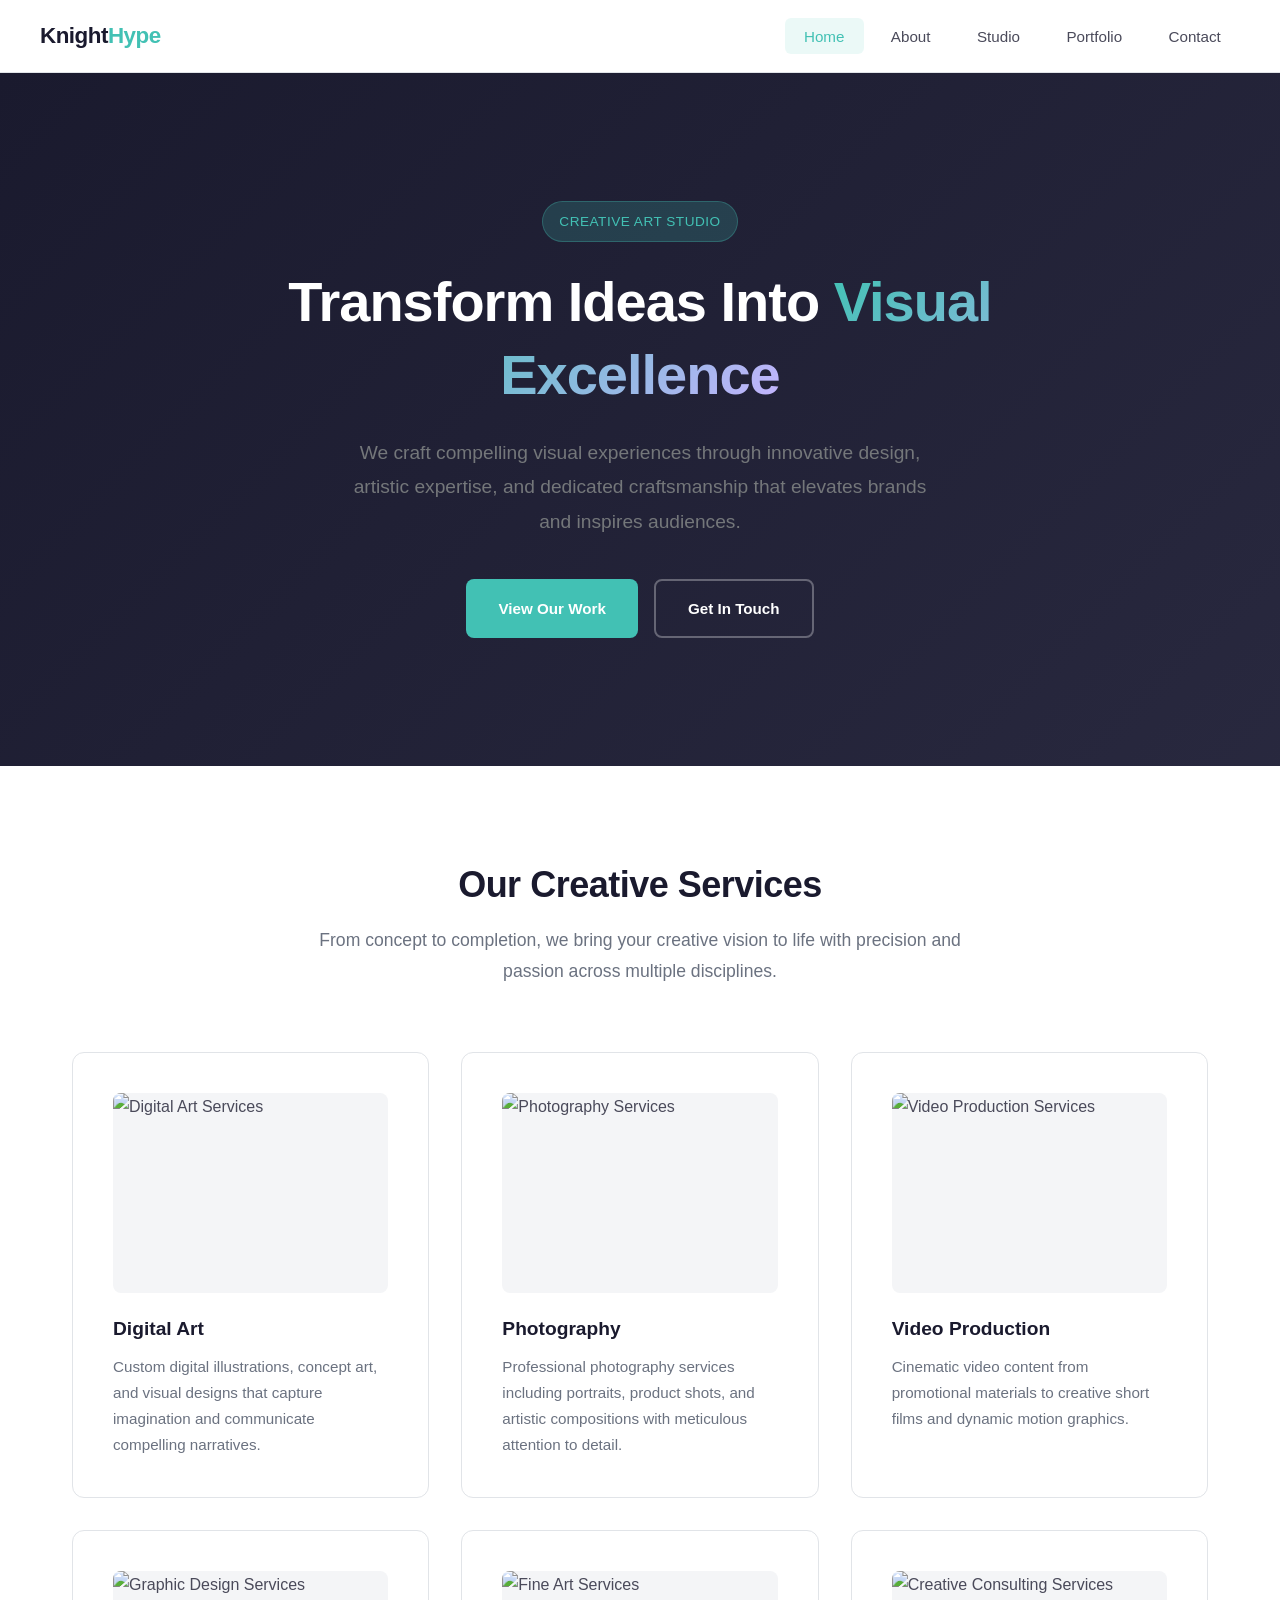
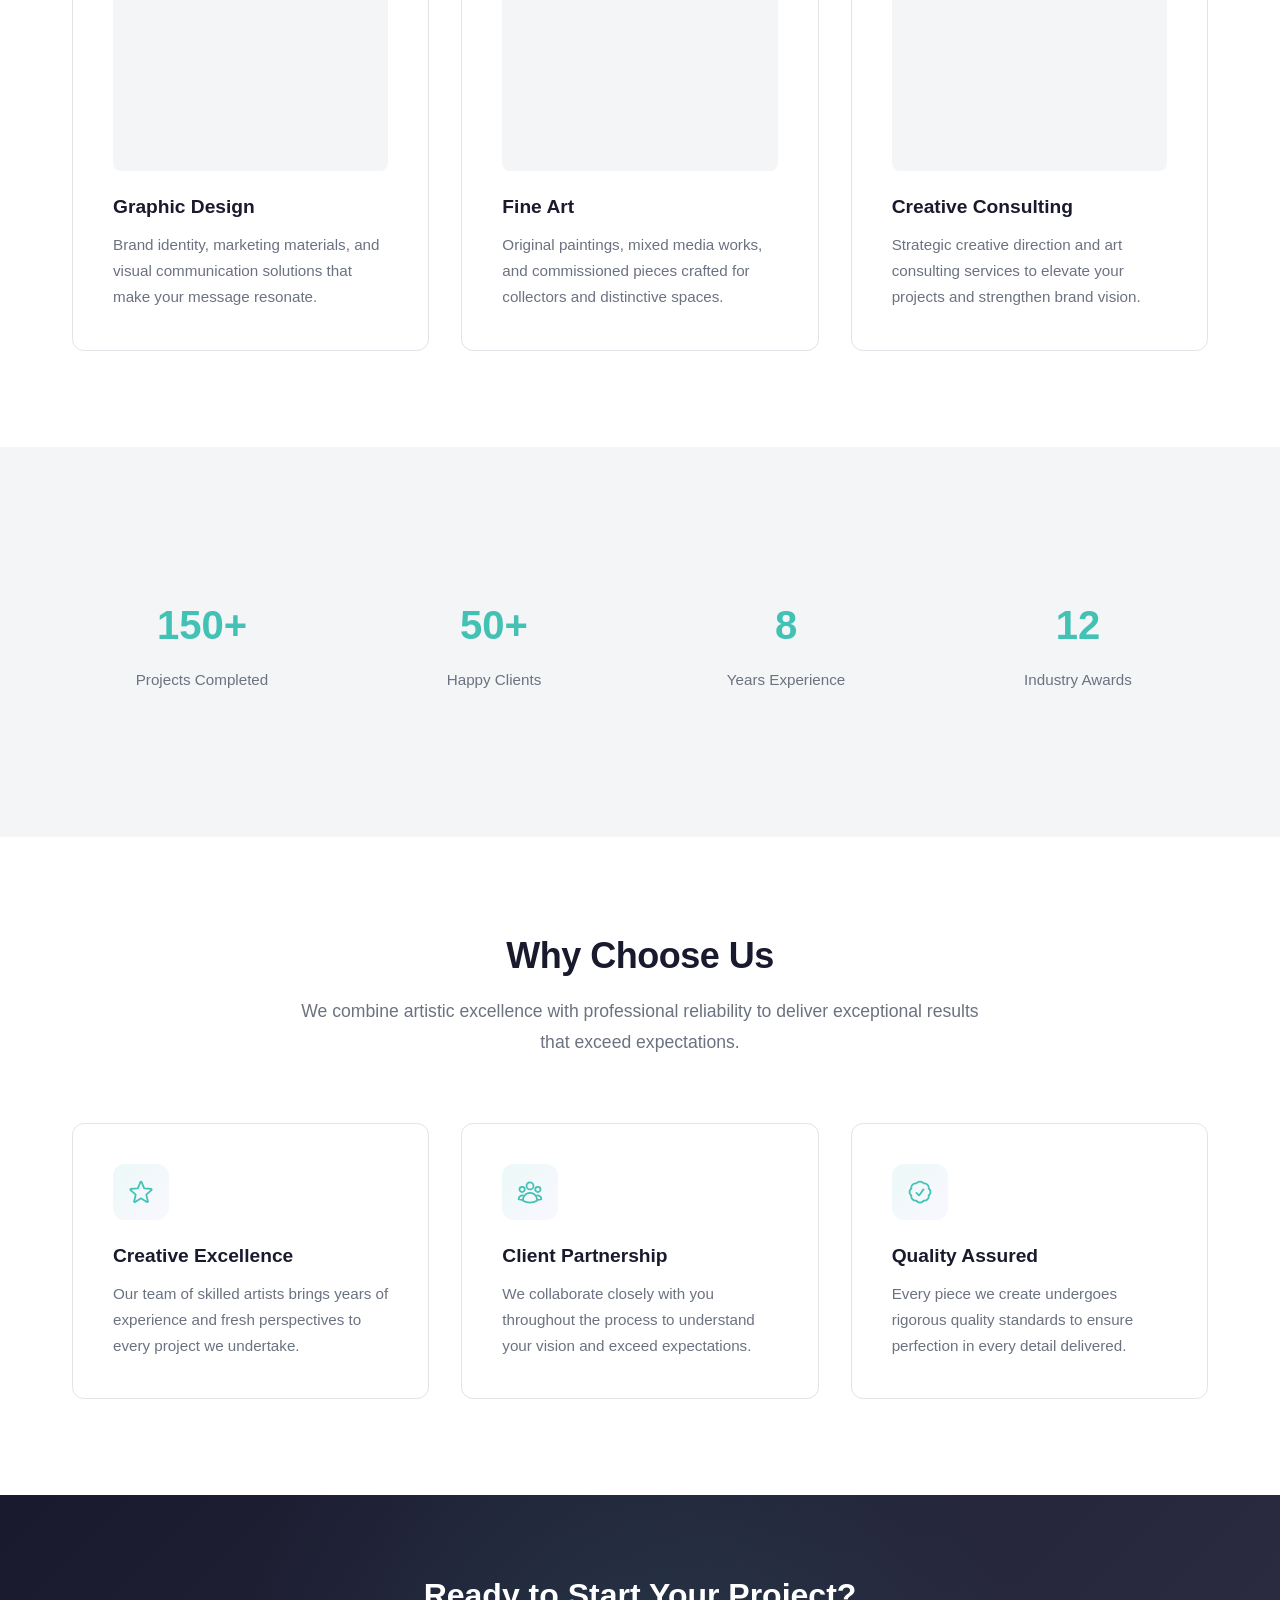
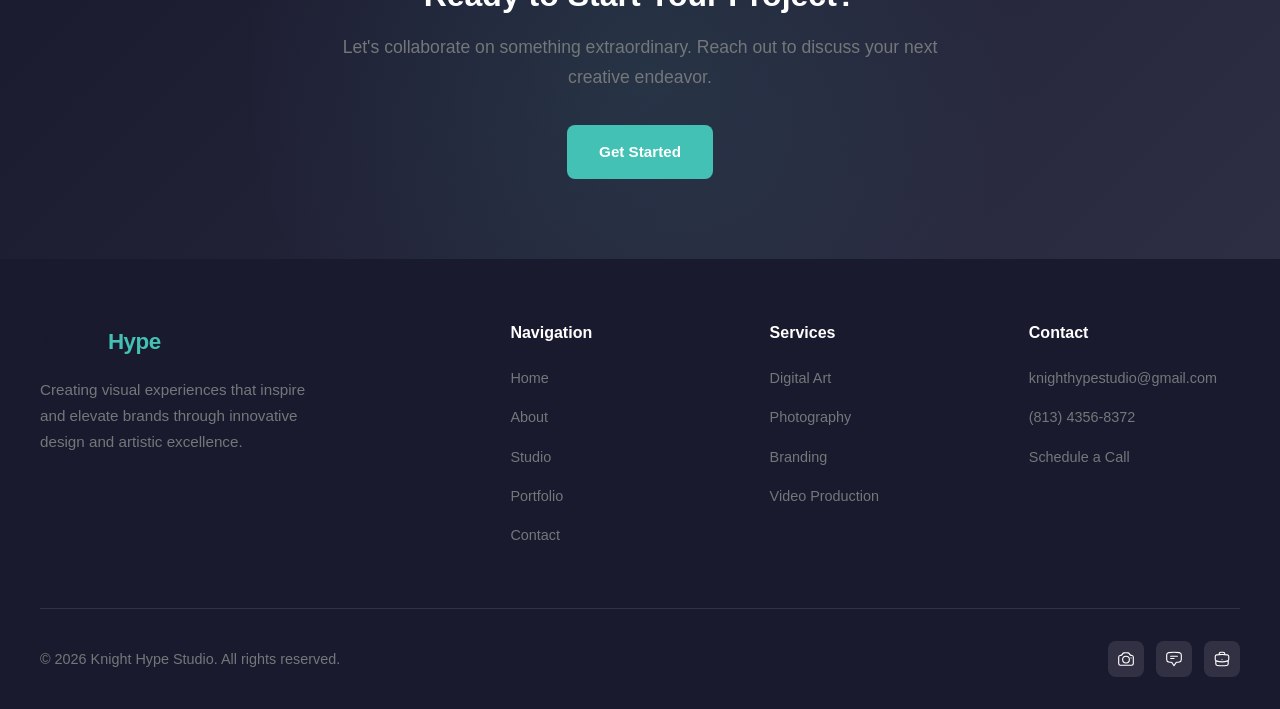
==== index.html @ fc40dd6d "Add files via upload" ====
<!DOCTYPE html>
<html lang="en">
<head>
    <meta charset="UTF-8">
    <meta name="viewport" content="width=device-width, initial-scale=1.0">
    <title>Knight Hype Studio| Creative Art Studio</title>
    <link rel="stylesheet" href="styles.css">
</head>
<body>
    <nav>
        <div class="nav-container">
            <a href="index.html" class="logo">Knight<span>Hype</span></a>
            <button class="menu-toggle" aria-label="Toggle menu" aria-expanded="false">
                <span></span>
                <span></span>
                <span></span>
            </button>
            <ul class="nav-links">
                <li><a href="index.html" class="active">Home</a></li>
                <li><a href="about.html">About</a></li>
                <li><a href="studio.html">Studio</a></li>
                <li><a href="portfolio.html">Portfolio</a></li>
                <li><a href="contact.html">Contact</a></li>
            </ul>
        </div>
    </nav>

    <section class="hero" style="background-image: url('designimg/hero-banner.png');">
        <div class="hero-content">
            <span class="hero-label">Creative Art Studio</span>
            <h1>Transform Ideas Into <span>Visual Excellence</span></h1>
            <p>We craft compelling visual experiences through innovative design, artistic expertise, and dedicated craftsmanship that elevates brands and inspires audiences.</p>
            <div class="hero-buttons">
                <a href="portfolio.html" class="btn">View Our Work</a>
                <a href="contact.html" class="btn btn-secondary">Get In Touch</a>
            </div>
        </div>
    </section>

    <section class="section">
        <div class="section-header">
            <h2>Our Creative Services</h2>
            <p>From concept to completion, we bring your creative vision to life with precision and passion across multiple disciplines.</p>
        </div>

        <div class="cards-grid">
            <div class="card">
                <div class="service-image img-container">
                    <img src="designimg/digital-art.png" alt="Digital Art Services" loading="lazy">
                </div>
                <h3>Digital Art</h3>
                <p>Custom digital illustrations, concept art, and visual designs that capture imagination and communicate compelling narratives.</p>
            </div>
            <div class="card">
                <div class="service-image img-container">
                    <img src="designimg/photography.png" alt="Photography Services" loading="lazy">
                </div>
                <h3>Photography</h3>
                <p>Professional photography services including portraits, product shots, and artistic compositions with meticulous attention to detail.</p>
            </div>
            <div class="card">
                <div class="service-image img-container">
                    <img src="designimg/video-production.png" alt="Video Production Services" loading="lazy">
                </div>
                <h3>Video Production</h3>
                <p>Cinematic video content from promotional materials to creative short films and dynamic motion graphics.</p>
            </div>
            <div class="card">
                <div class="service-image img-container">
                    <img src="designimg/graphic-design-showcase.png" alt="Graphic Design Services" loading="lazy">
                </div>
                <h3>Graphic Design</h3>
                <p>Brand identity, marketing materials, and visual communication solutions that make your message resonate.</p>
            </div>
            <div class="card">
                <div class="service-image img-container">
                    <img src="designimg/fine-art.png" alt="Fine Art Services" loading="lazy">
                </div>
                <h3>Fine Art</h3>
                <p>Original paintings, mixed media works, and commissioned pieces crafted for collectors and distinctive spaces.</p>
            </div>
            <div class="card">
                <div class="service-image img-container">
                    <img src="designimg/creative-consulting.png" alt="Creative Consulting Services" loading="lazy">
                </div>
                <h3>Creative Consulting</h3>
                <p>Strategic creative direction and art consulting services to elevate your projects and strengthen brand vision.</p>
            </div>
        </div>
    </section>

    <div class="section-alt">
        <section class="section">
            <div class="stats-grid">
                <div class="stat-item">
                    <div class="stat-number">150+</div>
                    <div class="stat-label">Projects Completed</div>
                </div>
                <div class="stat-item">
                    <div class="stat-number">50+</div>
                    <div class="stat-label">Happy Clients</div>
                </div>
                <div class="stat-item">
                    <div class="stat-number">8</div>
                    <div class="stat-label">Years Experience</div>
                </div>
                <div class="stat-item">
                    <div class="stat-number">12</div>
                    <div class="stat-label">Industry Awards</div>
                </div>
            </div>
        </section>
    </div>

    <section class="section">
        <div class="section-header">
            <h2>Why Choose Us</h2>
            <p>We combine artistic excellence with professional reliability to deliver exceptional results that exceed expectations.</p>
        </div>

        <div class="cards-grid">
            <div class="card">
                <div class="card-icon">
                    <svg xmlns="http://www.w3.org/2000/svg" fill="none" viewBox="0 0 24 24" stroke-width="1.5" stroke="currentColor">
                        <path stroke-linecap="round" stroke-linejoin="round" d="M11.48 3.499a.562.562 0 011.04 0l2.125 5.111a.563.563 0 00.475.345l5.518.442c.499.04.701.663.321.988l-4.204 3.602a.563.563 0 00-.182.557l1.285 5.385a.562.562 0 01-.84.61l-4.725-2.885a.563.563 0 00-.586 0L6.982 20.54a.562.562 0 01-.84-.61l1.285-5.386a.562.562 0 00-.182-.557l-4.204-3.602a.563.563 0 01.321-.988l5.518-.442a.563.563 0 00.475-.345L11.48 3.5z" />
                    </svg>
                </div>
                <h3>Creative Excellence</h3>
                <p>Our team of skilled artists brings years of experience and fresh perspectives to every project we undertake.</p>
            </div>
            <div class="card">
                <div class="card-icon">
                    <svg xmlns="http://www.w3.org/2000/svg" fill="none" viewBox="0 0 24 24" stroke-width="1.5" stroke="currentColor">
                        <path stroke-linecap="round" stroke-linejoin="round" d="M18 18.72a9.094 9.094 0 003.741-.479 3 3 0 00-4.682-2.72m.94 3.198l.001.031c0 .225-.012.447-.037.666A11.944 11.944 0 0112 21c-2.17 0-4.207-.576-5.963-1.584A6.062 6.062 0 016 18.719m12 0a5.971 5.971 0 00-.941-3.197m0 0A5.995 5.995 0 0012 12.75a5.995 5.995 0 00-5.058 2.772m0 0a3 3 0 00-4.681 2.72 8.986 8.986 0 003.74.477m.94-3.197a5.971 5.971 0 00-.94 3.197M15 6.75a3 3 0 11-6 0 3 3 0 016 0zm6 3a2.25 2.25 0 11-4.5 0 2.25 2.25 0 014.5 0zm-13.5 0a2.25 2.25 0 11-4.5 0 2.25 2.25 0 014.5 0z" />
                    </svg>
                </div>
                <h3>Client Partnership</h3>
                <p>We collaborate closely with you throughout the process to understand your vision and exceed expectations.</p>
            </div>
            <div class="card">
                <div class="card-icon">
                    <svg xmlns="http://www.w3.org/2000/svg" fill="none" viewBox="0 0 24 24" stroke-width="1.5" stroke="currentColor">
                        <path stroke-linecap="round" stroke-linejoin="round" d="M9 12.75L11.25 15 15 9.75M21 12c0 1.268-.63 2.39-1.593 3.068a3.745 3.745 0 01-1.043 3.296 3.745 3.745 0 01-3.296 1.043A3.745 3.745 0 0112 21c-1.268 0-2.39-.63-3.068-1.593a3.746 3.746 0 01-3.296-1.043 3.745 3.745 0 01-1.043-3.296A3.745 3.745 0 013 12c0-1.268.63-2.39 1.593-3.068a3.745 3.745 0 011.043-3.296 3.746 3.746 0 013.296-1.043A3.746 3.746 0 0112 3c1.268 0 2.39.63 3.068 1.593a3.746 3.746 0 013.296 1.043 3.746 3.746 0 011.043 3.296A3.745 3.745 0 0121 12z" />
                    </svg>
                </div>
                <h3>Quality Assured</h3>
                <p>Every piece we create undergoes rigorous quality standards to ensure perfection in every detail delivered.</p>
            </div>
        </div>
    </section>

    <section class="cta-section">
        <div class="cta-content">
            <h2>Ready to Start Your Project?</h2>
            <p>Let's collaborate on something extraordinary. Reach out to discuss your next creative endeavor.</p>
            <a href="contact.html" class="btn">Get Started</a>
        </div>
    </section>

    <footer>
        <div class="footer-content">
            <div class="footer-main">
                <div class="footer-brand">
                    <a href="index.html" class="logo">Knight<span>Hype</span></a>
                    <p>Creating visual experiences that inspire and elevate brands through innovative design and artistic excellence.</p>
                </div>
                <div class="footer-column">
                    <h4>Navigation</h4>
                    <ul>
                        <li><a href="index.html">Home</a></li>
                        <li><a href="about.html">About</a></li>
                        <li><a href="studio.html">Studio</a></li>
                        <li><a href="portfolio.html">Portfolio</a></li>
                        <li><a href="contact.html">Contact</a></li>
                    </ul>
                </div>
                <div class="footer-column">
                    <h4>Services</h4>
                    <ul>
                        <li><a href="studio.html">Digital Art</a></li>
                        <li><a href="studio.html">Photography</a></li>
                        <li><a href="studio.html">Branding</a></li>
                        <li><a href="studio.html">Video Production</a></li>
                    </ul>
                </div>
                <div class="footer-column">
                    <h4>Contact</h4>
                    <ul>
                     <li><a href="mailto:knighthypestudio@gmail.com">knighthypestudio@gmail.com</a></li>
                        <li><a href="tel:+181343568372">(813) 4356-8372</a></li>
                        <li><a href="contact.html">Schedule a Call</a></li>
                    </ul>
                </div>
            </div>
            <div class="footer-bottom">
                <p>&copy; 2026 Knight Hype Studio. All rights reserved.</p>
                <div class="footer-social">
                    <a href="#" aria-label="Instagram">
                        <svg xmlns="http://www.w3.org/2000/svg" fill="none" viewBox="0 0 24 24" stroke-width="1.5" stroke="currentColor">
                            <path stroke-linecap="round" stroke-linejoin="round" d="M6.827 6.175A2.31 2.31 0 015.186 7.23c-.38.054-.757.112-1.134.175C2.999 7.58 2.25 8.507 2.25 9.574V18a2.25 2.25 0 002.25 2.25h15A2.25 2.25 0 0021.75 18V9.574c0-1.067-.75-1.994-1.802-2.169a47.865 47.865 0 00-1.134-.175 2.31 2.31 0 01-1.64-1.055l-.822-1.316a2.192 2.192 0 00-1.736-1.039 48.774 48.774 0 00-5.232 0 2.192 2.192 0 00-1.736 1.039l-.821 1.316z" />
                            <path stroke-linecap="round" stroke-linejoin="round" d="M16.5 12.75a4.5 4.5 0 11-9 0 4.5 4.5 0 019 0zM18.75 10.5h.008v.008h-.008V10.5z" />
                        </svg>
                    </a>
                    <a href="#" aria-label="Twitter">
                        <svg xmlns="http://www.w3.org/2000/svg" fill="none" viewBox="0 0 24 24" stroke-width="1.5" stroke="currentColor">
                            <path stroke-linecap="round" stroke-linejoin="round" d="M7.5 8.25h9m-9 3H12m-9.75 1.51c0 1.6 1.123 2.994 2.707 3.227 1.129.166 2.27.293 3.423.379.35.026.67.21.865.501L12 21l2.755-4.133a1.14 1.14 0 01.865-.501 48.172 48.172 0 003.423-.379c1.584-.233 2.707-1.626 2.707-3.228V6.741c0-1.602-1.123-2.995-2.707-3.228A48.394 48.394 0 0012 3c-2.392 0-4.744.175-7.043.513C3.373 3.746 2.25 5.14 2.25 6.741v6.018z" />
                        </svg>
                    </a>
                    <a href="#" aria-label="LinkedIn">
                        <svg xmlns="http://www.w3.org/2000/svg" fill="none" viewBox="0 0 24 24" stroke-width="1.5" stroke="currentColor">
                            <path stroke-linecap="round" stroke-linejoin="round" d="M20.25 14.15v4.25c0 1.094-.787 2.036-1.872 2.18-2.087.277-4.216.42-6.378.42s-4.291-.143-6.378-.42c-1.085-.144-1.872-1.086-1.872-2.18v-4.25m16.5 0a2.18 2.18 0 00.75-1.661V8.706c0-1.081-.768-2.015-1.837-2.175a48.114 48.114 0 00-3.413-.387m4.5 8.006c-.194.165-.42.295-.673.38A23.978 23.978 0 0112 15.75c-2.648 0-5.195-.429-7.577-1.22a2.016 2.016 0 01-.673-.38m0 0A2.18 2.18 0 013 12.489V8.706c0-1.081.768-2.015 1.837-2.175a48.111 48.111 0 013.413-.387m7.5 0V5.25A2.25 2.25 0 0013.5 3h-3a2.25 2.25 0 00-2.25 2.25v.894m7.5 0a48.667 48.667 0 00-7.5 0M12 12.75h.008v.008H12v-.008z" />
                        </svg>
                    </a>
                </div>
            </div>
        </div>
    </footer>

    <script>
        const menuToggle = document.querySelector('.menu-toggle');
        const navLinks = document.querySelector('.nav-links');

        menuToggle.addEventListener('click', () => {
            const isOpen = navLinks.classList.toggle('active');
            menuToggle.classList.toggle('active');
            menuToggle.setAttribute('aria-expanded', isOpen);
            document.body.style.overflow = isOpen ? 'hidden' : '';
        });

        // Close menu when clicking a link
        navLinks.querySelectorAll('a').forEach(link => {
            link.addEventListener('click', () => {
                navLinks.classList.remove('active');
                menuToggle.classList.remove('active');
                menuToggle.setAttribute('aria-expanded', 'false');
                document.body.style.overflow = '';
            });
        });

        // Close menu on resize to desktop
        window.addEventListener('resize', () => {
            if (window.innerWidth > 768) {
                navLinks.classList.remove('active');
                menuToggle.classList.remove('active');
                menuToggle.setAttribute('aria-expanded', 'false');
                document.body.style.overflow = '';
            }
        });
    </script>
</body>
</html>
---- styles.css ----
/* Knight Hype Studio - Professional Styles */

* {
    margin: 0;
    padding: 0;
    box-sizing: border-box;
}

:root {
    --primary: #42C1B4;
    --primary-dark: #359e93;
    --secondary: #C5B4FF;
    --secondary-dark: #a08fe6;
    --accent: #74777A;
    --white: #ffffff;
    --off-white: #fafbfc;
    --dark: #1a1a2e;
    --dark-light: #2d2d44;
    --light-bg: #f4f5f7;
    --border: #e1e4e8;
    --text: #4a4a5a;
    --text-light: #6b7280;
}

body {
    font-family: Arial, Helvetica, sans-serif;
    line-height: 1.7;
    color: var(--text);
    background-color: var(--white);
    font-size: 16px;
}

a {
    text-decoration: none;
    color: inherit;
    transition: color 0.3s ease;
}

img {
    max-width: 100%;
    height: auto;
}

/* Image Containers & Fit Styles */
.img-container {
    position: relative;
    overflow: hidden;
    background-color: var(--light-bg);
}

.img-container img {
    width: 100%;
    height: 100%;
    object-fit: cover;
    object-position: center;
    display: block;
}

.img-cover {
    object-fit: cover;
}

.img-contain {
    object-fit: contain;
}

.img-fill {
    object-fit: fill;
}

.img-scale-down {
    object-fit: scale-down;
}

/* Aspect Ratio Containers */
.aspect-square {
    aspect-ratio: 1 / 1;
}

.aspect-video {
    aspect-ratio: 16 / 9;
}

.aspect-portrait {
    aspect-ratio: 3 / 4;
}

.aspect-landscape {
    aspect-ratio: 4 / 3;
}

/* Image Placeholder Styling */
.img-placeholder {
    background: linear-gradient(135deg, var(--light-bg) 0%, var(--border) 100%);
    display: flex;
    align-items: center;
    justify-content: center;
    color: var(--accent);
    font-size: 0.9rem;
    text-align: center;
    padding: 1rem;
}

.img-placeholder svg {
    width: 48px;
    height: 48px;
    stroke: var(--accent);
    opacity: 0.5;
}

/* Gallery Grid */
.gallery-grid {
    display: grid;
    grid-template-columns: repeat(3, 1fr);
    gap: 1.5rem;
}

.gallery-item {
    border-radius: 12px;
    overflow: hidden;
    background: var(--light-bg);
}

.gallery-item img {
    width: 100%;
    height: 100%;
    object-fit: cover;
    transition: transform 0.5s ease;
}

.gallery-item:hover img {
    transform: scale(1.05);
}

/* Hero Image */
.hero-image {
    display: block;
    width: 100%;
    max-width: 900px;
    margin: 3rem auto 0;
    border-radius: 16px;
    overflow: hidden;
    background: var(--light-bg);
    position: relative;
    z-index: 1;
}

.hero-image img {
    display: block;
    width: 100%;
    height: auto;
    object-fit: contain;
}

/* Feature Image */
.feature-image {
    width: 100%;
    height: 300px;
    border-radius: 12px;
    overflow: hidden;
    background: var(--light-bg);
}

.feature-image img {
    width: 100%;
    height: 100%;
    object-fit: cover;
}

/* Service Image */
.service-image {
    width: 100%;
    height: 200px;
    border-radius: 8px;
    overflow: hidden;
    margin-bottom: 1.5rem;
    background: var(--light-bg);
}

.service-image img {
    width: 100%;
    height: 100%;
    object-fit: cover;
}

/* Team Member Image */
.team-image {
    width: 120px;
    height: 120px;
    border-radius: 50%;
    overflow: hidden;
    margin: 0 auto 1.5rem;
    background: var(--light-bg);
}

.team-image img {
    width: 100%;
    height: 100%;
    object-fit: cover;
}

/* Portfolio Image Update */
.portfolio-image img {
    width: 100%;
    height: 100%;
    object-fit: cover;
    transition: transform 0.5s ease;
}

/* About Image Update */
.about-image img {
    width: 100%;
    height: 100%;
    object-fit: cover;
}

/* Responsive Gallery */
@media (max-width: 992px) {
    .gallery-grid {
        grid-template-columns: repeat(2, 1fr);
    }
}

@media (max-width: 480px) {
    .gallery-grid {
        grid-template-columns: 1fr;
    }

    .hero-image {
        margin-top: 2rem;
    }

    .feature-image {
        height: 200px;
    }
}

/* Typography */
h1, h2, h3, h4, h5, h6 {
    color: var(--dark);
    font-weight: 600;
    line-height: 1.3;
}

/* Navigation */
nav {
    background-color: var(--white);
    padding: 0 2rem;
    position: sticky;
    top: 0;
    z-index: 1000;
    border-bottom: 1px solid var(--border);
}

.nav-container {
    max-width: 1200px;
    margin: 0 auto;
    display: flex;
    justify-content: space-between;
    align-items: center;
    height: 72px;
}

.logo {
    font-size: 1.4rem;
    font-weight: 700;
    color: var(--dark);
    letter-spacing: -0.5px;
}

.logo span {
    color: var(--primary);
}

.nav-links {
    display: flex;
    list-style: none;
    gap: 0.5rem;
}

.nav-links a {
    color: var(--text);
    padding: 0.6rem 1.2rem;
    font-size: 0.95rem;
    font-weight: 500;
    border-radius: 6px;
    transition: all 0.3s ease;
}

.nav-links a:hover {
    color: var(--primary);
    background-color: var(--light-bg);
}

.nav-links a.active {
    color: var(--primary);
    background-color: rgba(66, 193, 180, 0.1);
}

/* Mobile Menu Toggle */
.menu-toggle {
    display: none;
    flex-direction: column;
    justify-content: center;
    align-items: center;
    width: 44px;
    height: 44px;
    background: none;
    border: none;
    cursor: pointer;
    padding: 0;
    z-index: 1001;
}

.menu-toggle span {
    display: block;
    width: 24px;
    height: 2px;
    background-color: var(--dark);
    margin: 3px 0;
    transition: all 0.3s ease;
    border-radius: 2px;
}

.menu-toggle.active span:nth-child(1) {
    transform: rotate(45deg) translate(5px, 5px);
}

.menu-toggle.active span:nth-child(2) {
    opacity: 0;
}

.menu-toggle.active span:nth-child(3) {
    transform: rotate(-45deg) translate(6px, -6px);
}

/* Hero Section */
.hero {
    background-color: var(--dark);
    background-size: cover;
    background-position: center;
    background-repeat: no-repeat;
    color: var(--white);
    padding: 8rem 2rem;
    text-align: center;
    position: relative;
    overflow: hidden;
}

.hero::before {
    content: '';
    position: absolute;
    top: 0;
    left: 0;
    right: 0;
    bottom: 0;
    background: linear-gradient(135deg, rgba(26, 26, 46, 0.85) 0%, rgba(45, 45, 68, 0.75) 100%);
}

.hero-content {
    position: relative;
    z-index: 1;
    max-width: 800px;
    margin: 0 auto;
}

.hero-label {
    display: inline-block;
    padding: 0.5rem 1rem;
    background: rgba(66, 193, 180, 0.2);
    border: 1px solid rgba(66, 193, 180, 0.3);
    border-radius: 50px;
    font-size: 0.85rem;
    color: var(--primary);
    margin-bottom: 1.5rem;
    font-weight: 500;
    letter-spacing: 0.5px;
    text-transform: uppercase;
}

.hero h1 {
    font-size: 3.5rem;
    margin-bottom: 1.5rem;
    color: var(--white);
    font-weight: 700;
    letter-spacing: -1px;
}

.hero h1 span {
    background: linear-gradient(135deg, var(--primary), var(--secondary));
    -webkit-background-clip: text;
    -webkit-text-fill-color: transparent;
    background-clip: text;
}

.hero p {
    font-size: 1.2rem;
    max-width: 600px;
    margin: 0 auto 2.5rem;
    color: var(--accent);
    line-height: 1.8;
}

.hero-buttons {
    display: flex;
    gap: 1rem;
    justify-content: center;
    flex-wrap: wrap;
}

/* Buttons */
.btn {
    display: inline-flex;
    align-items: center;
    justify-content: center;
    padding: 0.9rem 2rem;
    background-color: var(--primary);
    color: var(--white);
    font-weight: 600;
    font-size: 0.95rem;
    border-radius: 8px;
    border: none;
    cursor: pointer;
    transition: all 0.3s ease;
}

.btn:hover {
    background-color: var(--primary-dark);
    transform: translateY(-2px);
    box-shadow: 0 4px 12px rgba(66, 193, 180, 0.3);
}

.btn-secondary {
    background-color: transparent;
    border: 2px solid rgba(255, 255, 255, 0.3);
    color: var(--white);
}

.btn-secondary:hover {
    background-color: rgba(255, 255, 255, 0.1);
    border-color: rgba(255, 255, 255, 0.5);
    box-shadow: none;
}

.btn-outline {
    background-color: transparent;
    border: 2px solid var(--primary);
    color: var(--primary);
}

.btn-outline:hover {
    background-color: var(--primary);
    color: var(--white);
}

/* Sections */
.section {
    padding: 6rem 2rem;
    max-width: 1200px;
    margin: 0 auto;
}

.section-alt {
    background-color: var(--light-bg);
}

.section-alt .section {
    max-width: 1200px;
    margin: 0 auto;
}

.section-header {
    text-align: center;
    max-width: 700px;
    margin: 0 auto 4rem;
}

.section-header h2 {
    font-size: 2.25rem;
    color: var(--dark);
    margin-bottom: 1rem;
    letter-spacing: -0.5px;
}

.section-header p {
    color: var(--text-light);
    font-size: 1.1rem;
    line-height: 1.8;
}

/* Page Header */
.page-header {
    background: linear-gradient(135deg, var(--dark) 0%, var(--dark-light) 100%);
    color: var(--white);
    padding: 5rem 2rem;
    text-align: center;
    position: relative;
}

.page-header::before {
    content: '';
    position: absolute;
    top: 0;
    left: 0;
    right: 0;
    bottom: 0;
    background: radial-gradient(circle at 50% 50%, rgba(66, 193, 180, 0.08) 0%, transparent 70%);
}

.page-header-content {
    position: relative;
    z-index: 1;
}

.page-header h1 {
    font-size: 2.75rem;
    color: var(--white);
    margin-bottom: 0.75rem;
    font-weight: 700;
}

.page-header p {
    color: var(--accent);
    font-size: 1.15rem;
    max-width: 600px;
    margin: 0 auto;
}

/* Cards Grid */
.cards-grid {
    display: grid;
    grid-template-columns: repeat(auto-fit, minmax(320px, 1fr));
    gap: 2rem;
}

.card {
    background: var(--white);
    padding: 2.5rem;
    border-radius: 12px;
    border: 1px solid var(--border);
    transition: all 0.3s ease;
}

.card:hover {
    border-color: var(--primary);
    box-shadow: 0 8px 30px rgba(0, 0, 0, 0.08);
    transform: translateY(-4px);
}

.card-icon {
    width: 56px;
    height: 56px;
    background: linear-gradient(135deg, rgba(66, 193, 180, 0.1), rgba(197, 180, 255, 0.1));
    border-radius: 12px;
    display: flex;
    align-items: center;
    justify-content: center;
    margin-bottom: 1.5rem;
}

.card-icon svg {
    width: 28px;
    height: 28px;
    stroke: var(--primary);
}

.card h3 {
    font-size: 1.2rem;
    margin-bottom: 0.75rem;
    color: var(--dark);
}

.card p {
    color: var(--text-light);
    font-size: 0.95rem;
    line-height: 1.7;
}

/* About Content */
.about-grid {
    display: grid;
    grid-template-columns: 1fr 1fr;
    gap: 5rem;
    align-items: center;
}

.about-content h3 {
    font-size: 1.5rem;
    color: var(--dark);
    margin-bottom: 1rem;
}

.about-content p {
    color: var(--text-light);
    margin-bottom: 1.5rem;
    line-height: 1.8;
}

.about-image {
    background: linear-gradient(135deg, var(--dark) 0%, var(--dark-light) 100%);
    height: 450px;
    border-radius: 16px;
    display: flex;
    align-items: center;
    justify-content: center;
    position: relative;
    overflow: hidden;
}

.about-image::before {
    content: '';
    position: absolute;
    top: 0;
    left: 0;
    right: 0;
    bottom: 0;
    background: radial-gradient(circle at 30% 70%, rgba(66, 193, 180, 0.3) 0%, transparent 50%),
                radial-gradient(circle at 70% 30%, rgba(197, 180, 255, 0.3) 0%, transparent 50%);
}

.about-image-text {
    position: relative;
    z-index: 1;
    color: var(--white);
    font-size: 1.1rem;
    font-weight: 500;
    padding: 1rem 2rem;
    background: rgba(255, 255, 255, 0.1);
    border-radius: 8px;
    backdrop-filter: blur(10px);
}

/* Team Grid */
.team-grid {
    display: grid;
    grid-template-columns: repeat(auto-fit, minmax(260px, 1fr));
    gap: 2rem;
}

.team-member {
    text-align: center;
    padding: 2.5rem 2rem;
    background: var(--white);
    border-radius: 12px;
    border: 1px solid var(--border);
    transition: all 0.3s ease;
}

.team-member:hover {
    border-color: var(--primary);
    box-shadow: 0 8px 30px rgba(0, 0, 0, 0.08);
}

.team-avatar {
    width: 120px;
    height: 120px;
    border-radius: 50%;
    background: linear-gradient(135deg, var(--primary), var(--secondary));
    margin: 0 auto 1.5rem;
    display: flex;
    align-items: center;
    justify-content: center;
    font-size: 2.5rem;
    color: var(--white);
    font-weight: 600;
}

.team-member h3 {
    color: var(--dark);
    margin-bottom: 0.25rem;
    font-size: 1.15rem;
}

.team-member .role {
    color: var(--primary);
    font-weight: 500;
    font-size: 0.9rem;
}

/* Portfolio Grid */
.portfolio-grid {
    display: grid;
    grid-template-columns: repeat(auto-fit, minmax(360px, 1fr));
    gap: 2rem;
}

.portfolio-item {
    position: relative;
    overflow: hidden;
    border-radius: 12px;
    background: var(--dark);
    cursor: pointer;
}

.portfolio-image {
    height: 320px;
    background: linear-gradient(135deg, var(--dark) 0%, var(--dark-light) 100%);
    display: flex;
    align-items: center;
    justify-content: center;
    position: relative;
    transition: transform 0.5s ease;
}

.portfolio-image::before {
    content: '';
    position: absolute;
    top: 0;
    left: 0;
    right: 0;
    bottom: 0;
    background: radial-gradient(circle at 50% 50%, rgba(66, 193, 180, 0.2) 0%, transparent 70%);
}

.portfolio-placeholder {
    position: relative;
    z-index: 1;
    width: 80px;
    height: 80px;
    border: 2px solid rgba(255, 255, 255, 0.2);
    border-radius: 12px;
    display: flex;
    align-items: center;
    justify-content: center;
}

.portfolio-placeholder svg {
    width: 36px;
    height: 36px;
    stroke: rgba(255, 255, 255, 0.4);
}

.portfolio-item:hover .portfolio-image {
    transform: scale(1.05);
}

.portfolio-overlay {
    position: absolute;
    bottom: 0;
    left: 0;
    right: 0;
    background: linear-gradient(transparent, rgba(0, 0, 0, 0.9));
    padding: 3rem 2rem 2rem;
    color: var(--white);
}

.portfolio-overlay h3 {
    color: var(--white);
    font-size: 1.2rem;
    margin-bottom: 0.5rem;
}

.portfolio-overlay p {
    color: var(--secondary);
    font-size: 0.9rem;
    font-weight: 500;
}

/* Services */
.services-grid {
    display: grid;
    grid-template-columns: repeat(auto-fit, minmax(340px, 1fr));
    gap: 2rem;
}

.service-card {
    background: var(--white);
    padding: 2.5rem;
    border-radius: 12px;
    border: 1px solid var(--border);
    position: relative;
    transition: all 0.3s ease;
}

.service-card::before {
    content: '';
    position: absolute;
    top: 0;
    left: 0;
    right: 0;
    height: 4px;
    background: linear-gradient(90deg, var(--primary), var(--secondary));
    border-radius: 12px 12px 0 0;
}

.service-card:hover {
    box-shadow: 0 8px 30px rgba(0, 0, 0, 0.08);
    transform: translateY(-4px);
}

.service-card h3 {
    color: var(--dark);
    margin-bottom: 1rem;
    font-size: 1.25rem;
}

.service-card > p {
    color: var(--text-light);
    margin-bottom: 1.5rem;
    line-height: 1.7;
}

.service-list {
    list-style: none;
}

.service-list li {
    padding: 0.6rem 0;
    color: var(--text);
    font-size: 0.95rem;
    display: flex;
    align-items: center;
    gap: 0.75rem;
    border-bottom: 1px solid var(--light-bg);
}

.service-list li:last-child {
    border-bottom: none;
}

.service-list li::before {
    content: '';
    width: 8px;
    height: 8px;
    background: var(--primary);
    border-radius: 50%;
    flex-shrink: 0;
}

/* Equipment */
.equipment-grid {
    display: grid;
    grid-template-columns: repeat(auto-fit, minmax(180px, 1fr));
    gap: 1.5rem;
}

.equipment-item {
    background: var(--white);
    padding: 2rem 1.5rem;
    border-radius: 12px;
    text-align: center;
    border: 1px solid var(--border);
    transition: all 0.3s ease;
}

.equipment-item:hover {
    border-color: var(--primary);
}

.equipment-icon {
    width: 48px;
    height: 48px;
    background: linear-gradient(135deg, rgba(66, 193, 180, 0.1), rgba(197, 180, 255, 0.1));
    border-radius: 10px;
    display: flex;
    align-items: center;
    justify-content: center;
    margin: 0 auto 1rem;
}

.equipment-icon svg {
    width: 24px;
    height: 24px;
    stroke: var(--primary);
}

.equipment-item p {
    color: var(--dark);
    font-weight: 600;
    font-size: 0.9rem;
}

/* Process Steps */
.process-grid {
    display: grid;
    grid-template-columns: repeat(auto-fit, minmax(300px, 1fr));
    gap: 2rem;
}

.process-step {
    background: var(--white);
    padding: 2.5rem;
    border-radius: 12px;
    border: 1px solid var(--border);
    position: relative;
    transition: all 0.3s ease;
}

.process-step:hover {
    border-color: var(--primary);
    box-shadow: 0 8px 30px rgba(0, 0, 0, 0.08);
}

.step-number {
    width: 40px;
    height: 40px;
    background: linear-gradient(135deg, var(--primary), var(--secondary));
    border-radius: 10px;
    display: flex;
    align-items: center;
    justify-content: center;
    color: var(--white);
    font-weight: 700;
    font-size: 1.1rem;
    margin-bottom: 1.25rem;
}

.process-step h3 {
    color: var(--dark);
    margin-bottom: 0.75rem;
    font-size: 1.15rem;
}

.process-step p {
    color: var(--text-light);
    font-size: 0.95rem;
    line-height: 1.7;
}

/* Contact */
.contact-grid {
    display: grid;
    grid-template-columns: 1.2fr 1fr;
    gap: 4rem;
}

.contact-form {
    background: var(--white);
    padding: 3rem;
    border-radius: 16px;
    border: 1px solid var(--border);
}

.contact-form h2 {
    font-size: 1.5rem;
    margin-bottom: 2rem;
    color: var(--dark);
}

.form-row {
    display: grid;
    grid-template-columns: 1fr 1fr;
    gap: 1.5rem;
}

.form-group {
    margin-bottom: 1.5rem;
}

.form-group label {
    display: block;
    margin-bottom: 0.5rem;
    color: var(--dark);
    font-weight: 600;
    font-size: 0.9rem;
}

.form-group input,
.form-group textarea,
.form-group select {
    width: 100%;
    padding: 0.9rem 1rem;
    border: 1px solid var(--border);
    border-radius: 8px;
    font-family: Arial, Helvetica, sans-serif;
    font-size: 0.95rem;
    color: var(--text);
    background: var(--white);
    transition: all 0.3s ease;
}

.form-group input:focus,
.form-group textarea:focus,
.form-group select:focus {
    outline: none;
    border-color: var(--primary);
    box-shadow: 0 0 0 3px rgba(66, 193, 180, 0.1);
}

.form-group input::placeholder,
.form-group textarea::placeholder {
    color: var(--accent);
}

.form-group textarea {
    min-height: 140px;
    resize: vertical;
}

.contact-info h3 {
    color: var(--dark);
    margin-bottom: 1.5rem;
    font-size: 1.25rem;
}

.contact-details {
    margin-bottom: 2.5rem;
}

.contact-item {
    display: flex;
    align-items: flex-start;
    gap: 1rem;
    margin-bottom: 1.25rem;
    color: var(--text-light);
}

.contact-icon {
    width: 44px;
    height: 44px;
    background: linear-gradient(135deg, rgba(66, 193, 180, 0.1), rgba(197, 180, 255, 0.1));
    border-radius: 10px;
    display: flex;
    align-items: center;
    justify-content: center;
    flex-shrink: 0;
}

.contact-icon svg {
    width: 20px;
    height: 20px;
    stroke: var(--primary);
}

.contact-item-text {
    padding-top: 0.5rem;
}

.contact-item-text strong {
    display: block;
    color: var(--dark);
    font-size: 0.9rem;
    margin-bottom: 0.25rem;
}

.social-links {
    display: flex;
    gap: 0.75rem;
}

.social-link {
    width: 44px;
    height: 44px;
    border-radius: 10px;
    background: var(--light-bg);
    display: flex;
    align-items: center;
    justify-content: center;
    transition: all 0.3s ease;
}

.social-link svg {
    width: 20px;
    height: 20px;
    stroke: var(--text);
    transition: stroke 0.3s ease;
}

.social-link:hover {
    background: var(--primary);
}

.social-link:hover svg {
    stroke: var(--white);
}

.info-box {
    background: var(--light-bg);
    padding: 1.5rem;
    border-radius: 12px;
    margin-top: 2rem;
}

.info-box h4 {
    color: var(--dark);
    font-size: 1rem;
    margin-bottom: 0.5rem;
}

.info-box p {
    color: var(--text-light);
    font-size: 0.9rem;
    line-height: 1.6;
}

/* FAQ */
.faq-grid {
    display: grid;
    grid-template-columns: repeat(auto-fit, minmax(340px, 1fr));
    gap: 1.5rem;
}

.faq-item {
    background: var(--white);
    padding: 2rem;
    border-radius: 12px;
    border: 1px solid var(--border);
}

.faq-item h3 {
    color: var(--dark);
    font-size: 1.05rem;
    margin-bottom: 0.75rem;
}

.faq-item p {
    color: var(--text-light);
    font-size: 0.95rem;
    line-height: 1.7;
}

/* Stats */
.stats-grid {
    display: grid;
    grid-template-columns: repeat(4, 1fr);
    gap: 2rem;
    padding: 3rem 0;
}

.stat-item {
    text-align: center;
}

.stat-number {
    font-size: 2.5rem;
    font-weight: 700;
    color: var(--primary);
    margin-bottom: 0.5rem;
}

.stat-label {
    color: var(--text-light);
    font-size: 0.95rem;
}

/* CTA Section */
.cta-section {
    background: linear-gradient(135deg, var(--dark) 0%, var(--dark-light) 100%);
    padding: 5rem 2rem;
    text-align: center;
    position: relative;
}

.cta-section::before {
    content: '';
    position: absolute;
    top: 0;
    left: 0;
    right: 0;
    bottom: 0;
    background: radial-gradient(circle at 50% 50%, rgba(66, 193, 180, 0.1) 0%, transparent 60%);
}

.cta-content {
    position: relative;
    z-index: 1;
    max-width: 600px;
    margin: 0 auto;
}

.cta-section h2 {
    color: var(--white);
    font-size: 2rem;
    margin-bottom: 1rem;
}

.cta-section p {
    color: var(--accent);
    margin-bottom: 2rem;
    font-size: 1.1rem;
}

/* Footer */
footer {
    background-color: var(--dark);
    color: var(--white);
    padding: 4rem 2rem 2rem;
}

.footer-content {
    max-width: 1200px;
    margin: 0 auto;
}

.footer-main {
    display: grid;
    grid-template-columns: 2fr 1fr 1fr 1fr;
    gap: 3rem;
    padding-bottom: 3rem;
    border-bottom: 1px solid rgba(255, 255, 255, 0.1);
}

.footer-brand .logo {
    font-size: 1.4rem;
    margin-bottom: 1rem;
    display: inline-block;
}

.footer-brand p {
    color: var(--accent);
    font-size: 0.95rem;
    line-height: 1.7;
    max-width: 280px;
}

.footer-column h4 {
    color: var(--white);
    font-size: 1rem;
    margin-bottom: 1.25rem;
    font-weight: 600;
}

.footer-column ul {
    list-style: none;
}

.footer-column ul li {
    margin-bottom: 0.75rem;
}

.footer-column ul a {
    color: var(--accent);
    font-size: 0.9rem;
    transition: color 0.3s ease;
}

.footer-column ul a:hover {
    color: var(--primary);
}

.footer-bottom {
    padding-top: 2rem;
    display: flex;
    justify-content: space-between;
    align-items: center;
}

.footer-bottom p {
    color: var(--accent);
    font-size: 0.9rem;
}

.footer-social {
    display: flex;
    gap: 0.75rem;
}

.footer-social a {
    width: 36px;
    height: 36px;
    border-radius: 8px;
    background: rgba(255, 255, 255, 0.1);
    display: flex;
    align-items: center;
    justify-content: center;
    transition: background 0.3s ease;
}

.footer-social a:hover {
    background: var(--primary);
}

.footer-social svg {
    width: 18px;
    height: 18px;
    stroke: var(--white);
}

/* Responsive */
@media (max-width: 992px) {
    .footer-main {
        grid-template-columns: 1fr 1fr;
        gap: 2rem;
    }

    .stats-grid {
        grid-template-columns: repeat(2, 1fr);
    }

    .contact-grid {
        grid-template-columns: 1fr;
    }

    .services-grid,
    .cards-grid {
        grid-template-columns: 1fr;
    }
}

@media (max-width: 768px) {
    /* Mobile Navigation */
    nav {
        padding: 0 1rem;
    }

    .nav-container {
        height: 64px;
    }

    .menu-toggle {
        display: flex;
    }

    .nav-links {
        position: fixed;
        top: 64px;
        left: 0;
        right: 0;
        bottom: 0;
        background-color: var(--white);
        flex-direction: column;
        align-items: center;
        justify-content: flex-start;
        padding: 2rem 1rem;
        gap: 0.5rem;
        transform: translateX(100%);
        transition: transform 0.3s ease;
        overflow-y: auto;
    }

    .nav-links.active {
        transform: translateX(0);
    }

    .nav-links li {
        width: 100%;
    }

    .nav-links a {
        display: block;
        width: 100%;
        padding: 1rem 1.5rem;
        font-size: 1.1rem;
        text-align: center;
        border-radius: 8px;
    }

    .nav-links a:hover,
    .nav-links a.active {
        background-color: var(--light-bg);
    }

    /* Hero */
    .hero {
        padding: 4rem 1.25rem;
    }

    .hero-label {
        font-size: 0.75rem;
        padding: 0.4rem 0.8rem;
    }

    .hero h1 {
        font-size: 2rem;
        line-height: 1.2;
    }

    .hero p {
        font-size: 1rem;
        line-height: 1.6;
    }

    .hero-buttons {
        flex-direction: column;
        align-items: stretch;
        gap: 0.75rem;
    }

    .hero-buttons .btn {
        width: 100%;
    }

    /* Page Header */
    .page-header {
        padding: 3rem 1.25rem;
    }

    .page-header h1 {
        font-size: 2rem;
    }

    .page-header p {
        font-size: 1rem;
    }

    /* Sections */
    .section {
        padding: 3rem 1.25rem;
    }

    .section-header {
        margin-bottom: 2.5rem;
    }

    .section-header h2 {
        font-size: 1.6rem;
    }

    .section-header p {
        font-size: 1rem;
    }

    /* Cards */
    .cards-grid {
        grid-template-columns: 1fr;
        gap: 1.25rem;
    }

    .card {
        padding: 1.75rem;
    }

    .card-icon {
        width: 48px;
        height: 48px;
        margin-bottom: 1rem;
    }

    .card-icon svg {
        width: 24px;
        height: 24px;
    }

    .card h3 {
        font-size: 1.1rem;
    }

    /* Stats */
    .stats-grid {
        grid-template-columns: 1fr 1fr;
        gap: 1.25rem;
        padding: 2rem 0;
    }

    .stat-number {
        font-size: 2rem;
    }

    .stat-label {
        font-size: 0.85rem;
    }

    /* About Grid */
    .about-grid {
        grid-template-columns: 1fr;
        gap: 2rem;
    }

    .about-image {
        height: 250px;
        order: -1;
    }

    .about-content h3 {
        font-size: 1.25rem;
    }

    /* Team Grid */
    .team-grid {
        grid-template-columns: 1fr 1fr;
        gap: 1rem;
    }

    .team-member {
        padding: 1.5rem 1rem;
    }

    .team-avatar {
        width: 80px;
        height: 80px;
        font-size: 1.5rem;
    }

    .team-member h3 {
        font-size: 1rem;
    }

    .team-member .role {
        font-size: 0.8rem;
    }

    /* Services Grid */
    .services-grid {
        grid-template-columns: 1fr;
        gap: 1.25rem;
    }

    .service-card {
        padding: 1.75rem;
    }

    .service-card h3 {
        font-size: 1.15rem;
    }

    /* Equipment Grid */
    .equipment-grid {
        grid-template-columns: 1fr 1fr;
        gap: 1rem;
    }

    .equipment-item {
        padding: 1.25rem 1rem;
    }

    .equipment-item p {
        font-size: 0.8rem;
    }

    /* Process Grid */
    .process-grid {
        grid-template-columns: 1fr;
        gap: 1rem;
    }

    .process-step {
        padding: 1.75rem;
    }

    /* Portfolio Grid */
    .portfolio-grid {
        grid-template-columns: 1fr;
        gap: 1.25rem;
    }

    .portfolio-image {
        height: 240px;
    }

    .portfolio-overlay {
        padding: 2rem 1.5rem 1.5rem;
    }

    .portfolio-overlay h3 {
        font-size: 1.1rem;
    }

    /* Contact */
    .contact-grid {
        gap: 2.5rem;
    }

    .contact-form {
        padding: 1.5rem;
    }

    .contact-form h2 {
        font-size: 1.3rem;
        margin-bottom: 1.5rem;
    }

    .form-row {
        grid-template-columns: 1fr;
        gap: 0;
    }

    .form-group {
        margin-bottom: 1.25rem;
    }

    .form-group label {
        font-size: 0.85rem;
    }

    .form-group input,
    .form-group textarea,
    .form-group select {
        padding: 0.85rem 1rem;
        font-size: 1rem;
    }

    .contact-info h3 {
        font-size: 1.15rem;
    }

    .contact-item {
        gap: 0.75rem;
    }

    .contact-icon {
        width: 40px;
        height: 40px;
    }

    .social-links {
        gap: 0.5rem;
    }

    .social-link {
        width: 40px;
        height: 40px;
    }

    .info-box {
        padding: 1.25rem;
        margin-top: 1.5rem;
    }

    /* FAQ Grid */
    .faq-grid {
        grid-template-columns: 1fr;
        gap: 1rem;
    }

    .faq-item {
        padding: 1.5rem;
    }

    .faq-item h3 {
        font-size: 1rem;
    }

    /* CTA Section */
    .cta-section {
        padding: 3.5rem 1.25rem;
    }

    .cta-section h2 {
        font-size: 1.5rem;
    }

    .cta-section p {
        font-size: 1rem;
    }

    /* Footer */
    footer {
        padding: 3rem 1.25rem 1.5rem;
    }

    .footer-main {
        grid-template-columns: 1fr;
        gap: 2rem;
        text-align: center;
    }

    .footer-brand p {
        max-width: 100%;
        margin: 0 auto;
    }

    .footer-column ul {
        display: flex;
        flex-wrap: wrap;
        justify-content: center;
        gap: 0.5rem 1rem;
    }

    .footer-column ul li {
        margin-bottom: 0;
    }

    .footer-bottom {
        flex-direction: column;
        gap: 1rem;
        padding-top: 1.5rem;
    }

    .footer-social {
        justify-content: center;
    }

    /* Buttons */
    .btn {
        padding: 0.85rem 1.75rem;
        font-size: 0.9rem;
    }
}

@media (max-width: 480px) {
    .team-grid {
        grid-template-columns: 1fr;
    }

    .equipment-grid {
        grid-template-columns: 1fr;
    }

    .stats-grid {
        grid-template-columns: 1fr;
        text-align: center;
    }

    .hero h1 {
        font-size: 1.75rem;
    }

    .section-header h2 {
        font-size: 1.4rem;
    }

    .page-header h1 {
        font-size: 1.75rem;
    }
}
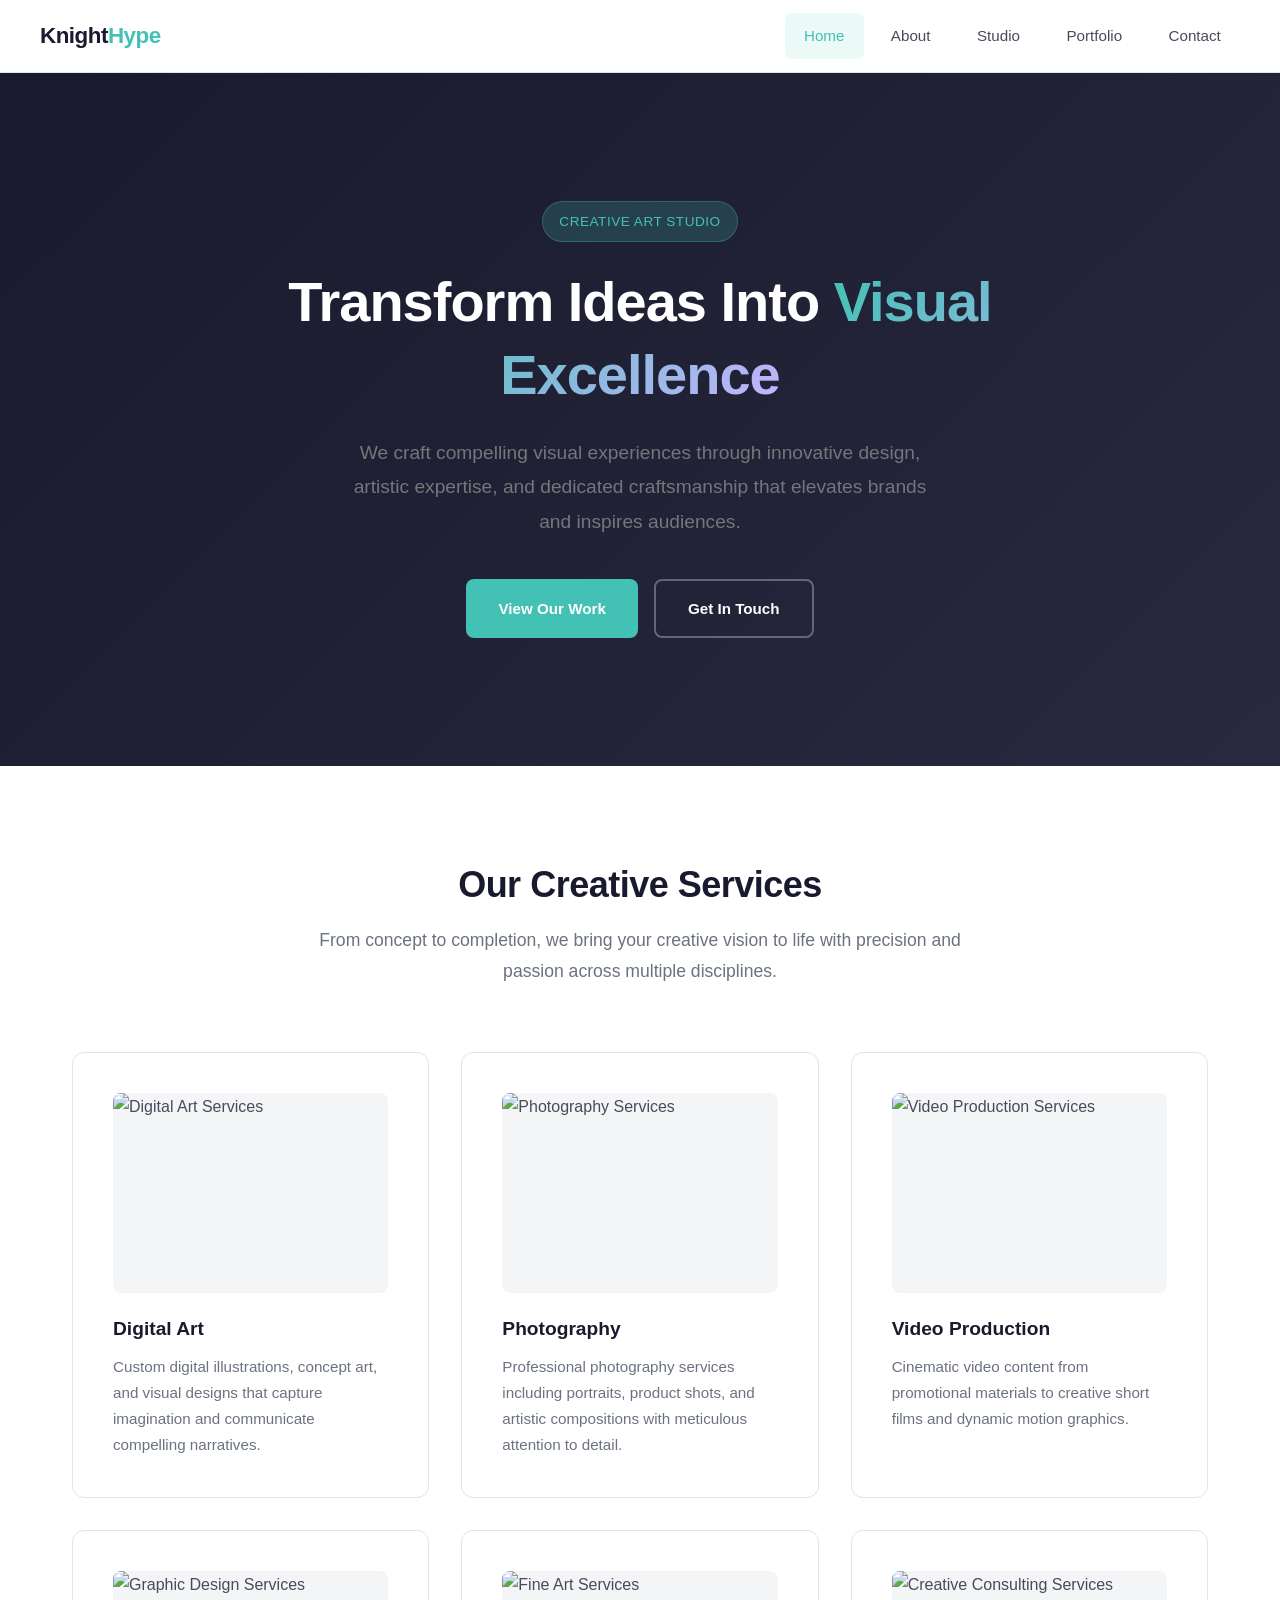
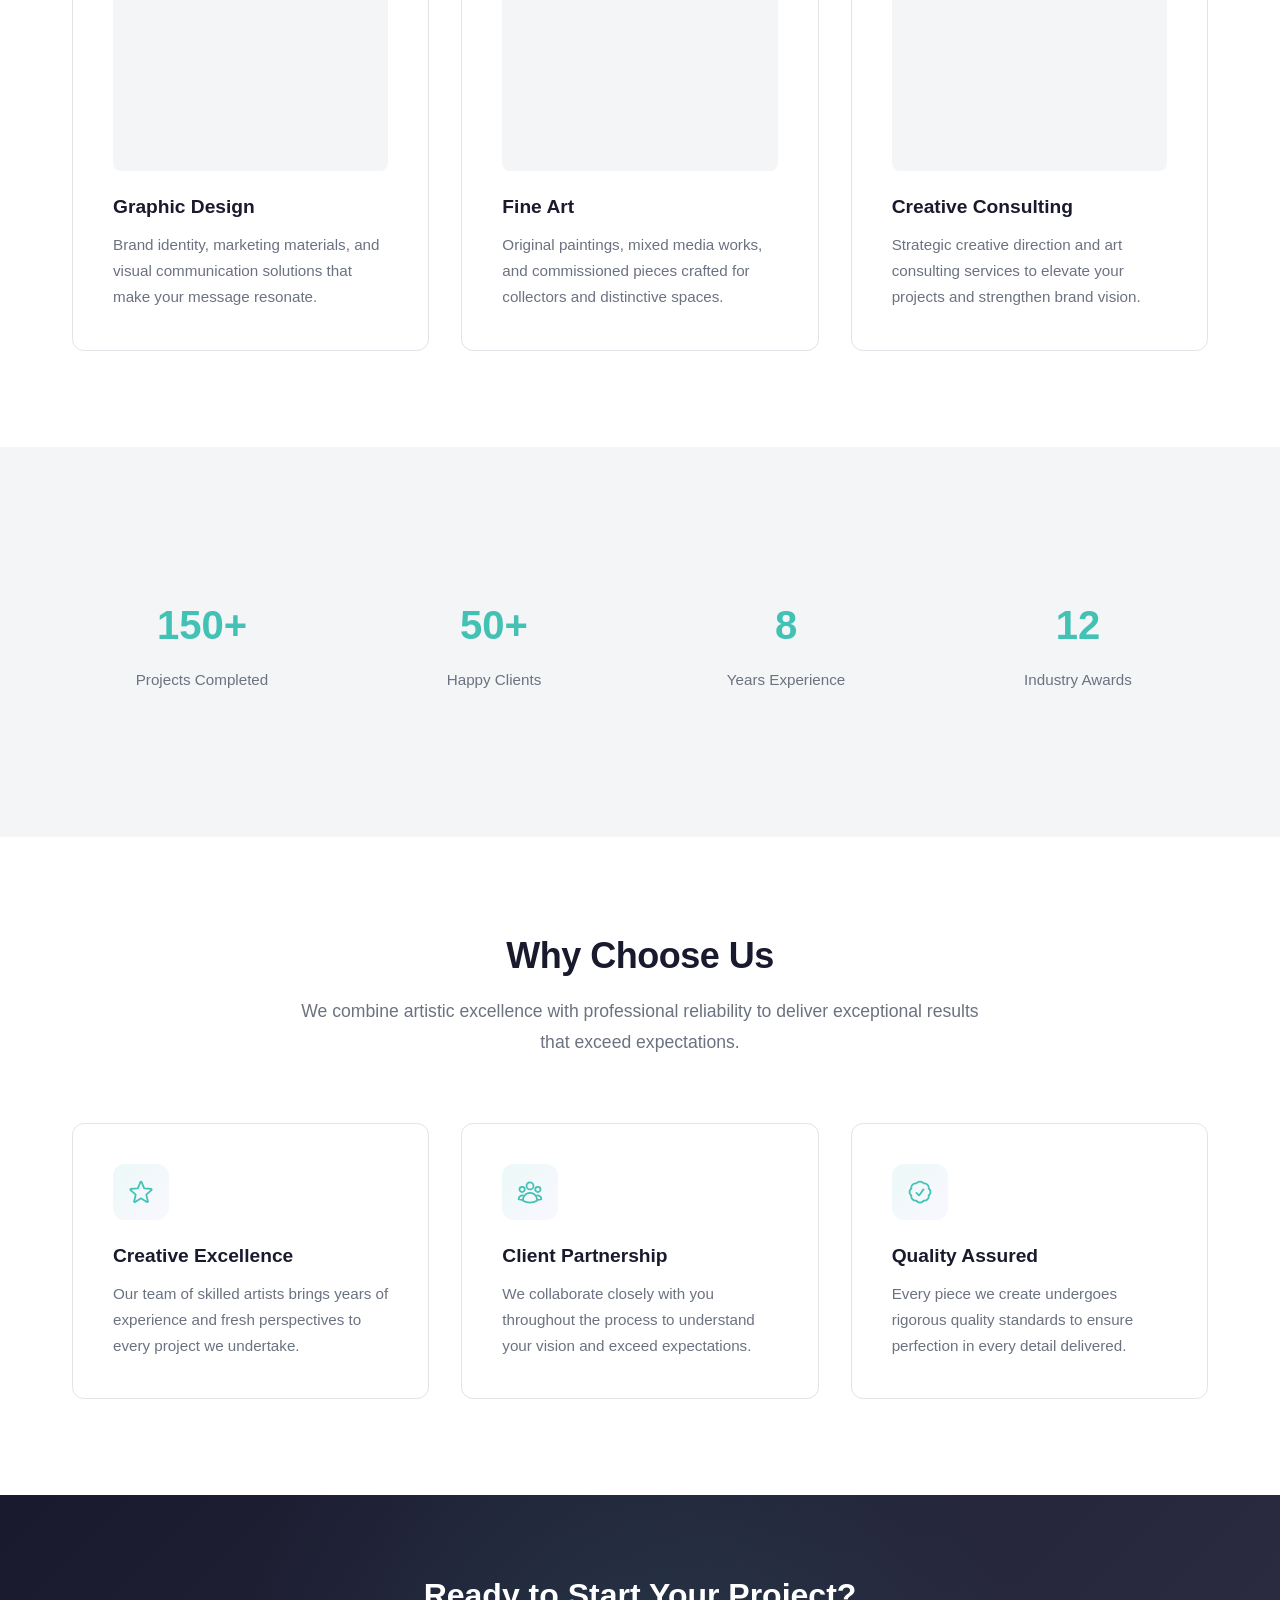
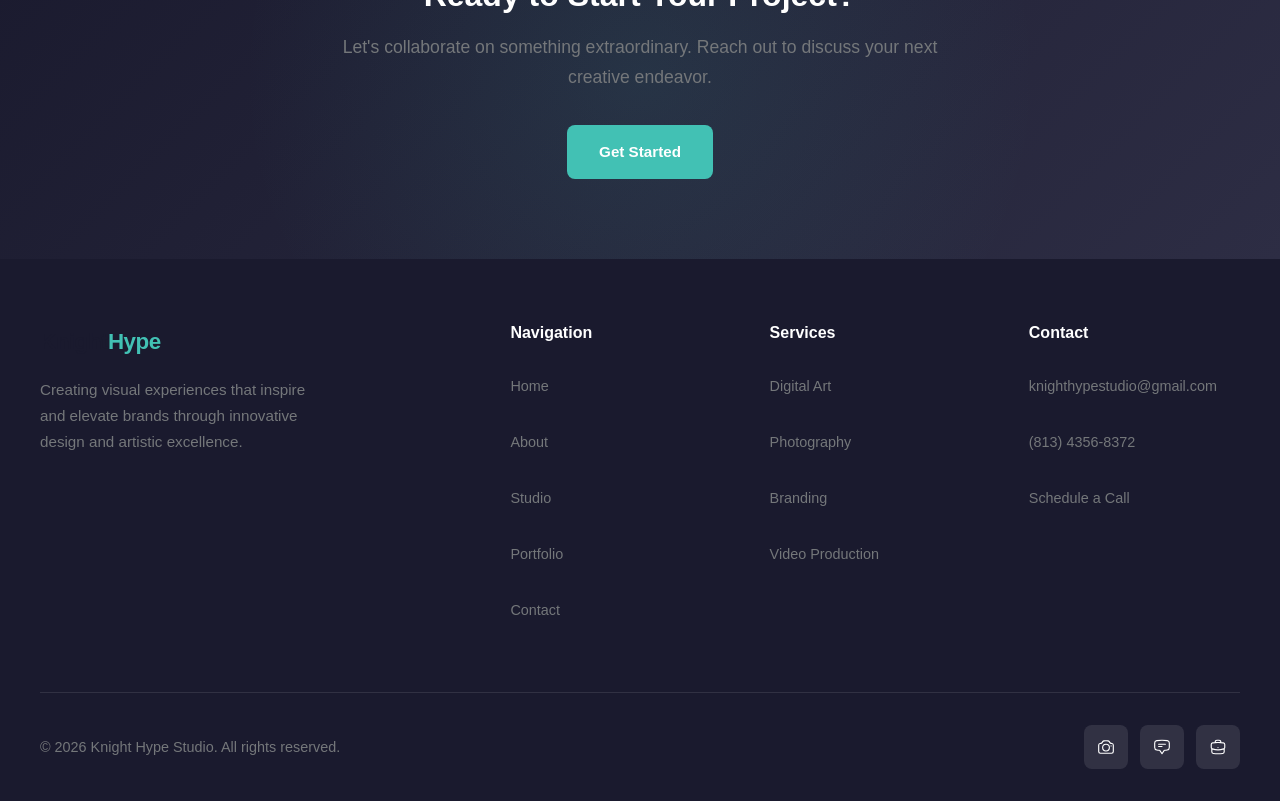
==== commit 16cced10: "Add files via upload" ====
--- a/index.html
+++ b/index.html
@@ -219,31 +219,42 @@
     <script>
         const menuToggle = document.querySelector('.menu-toggle');
         const navLinks = document.querySelector('.nav-links');
+        const body = document.body;
+
+        function closeMenu() {
+            navLinks.classList.remove('active');
+            menuToggle.classList.remove('active');
+            menuToggle.setAttribute('aria-expanded', 'false');
+            body.classList.remove('menu-open');
+            body.style.overflow = '';
+        }
 
         menuToggle.addEventListener('click', () => {
             const isOpen = navLinks.classList.toggle('active');
             menuToggle.classList.toggle('active');
             menuToggle.setAttribute('aria-expanded', isOpen);
-            document.body.style.overflow = isOpen ? 'hidden' : '';
+            body.classList.toggle('menu-open', isOpen);
+            body.style.overflow = isOpen ? 'hidden' : '';
         });
 
         // Close menu when clicking a link
         navLinks.querySelectorAll('a').forEach(link => {
             link.addEventListener('click', () => {
-                navLinks.classList.remove('active');
-                menuToggle.classList.remove('active');
-                menuToggle.setAttribute('aria-expanded', 'false');
-                document.body.style.overflow = '';
+                closeMenu();
             });
+        });
+
+        // Close menu when clicking backdrop
+        document.addEventListener('click', (e) => {
+            if (navLinks.classList.contains('active') && !navLinks.contains(e.target) && !menuToggle.contains(e.target)) {
+                closeMenu();
+            }
         });
 
         // Close menu on resize to desktop
         window.addEventListener('resize', () => {
             if (window.innerWidth > 768) {
-                navLinks.classList.remove('active');
-                menuToggle.classList.remove('active');
-                menuToggle.setAttribute('aria-expanded', 'false');
-                document.body.style.overflow = '';
+                closeMenu();
             }
         });
     </script>
--- a/styles.css
+++ b/styles.css
@@ -28,6 +28,19 @@
     color: var(--text);
     background-color: var(--white);
     font-size: 16px;
+    overflow-x: hidden;
+}
+
+body.menu-open::after {
+    content: '';
+    position: fixed;
+    top: 0;
+    left: 0;
+    right: 0;
+    bottom: 0;
+    background-color: rgba(0, 0, 0, 0.4);
+    z-index: 999;
+    cursor: pointer;
 }
 
 a {
@@ -226,6 +239,14 @@
         grid-template-columns: 1fr;
     }
 
+    .cards-grid {
+        grid-template-columns: 1fr;
+    }
+
+    .portfolio-grid {
+        grid-template-columns: 1fr;
+    }
+
     .hero-image {
         margin-top: 2rem;
     }
@@ -285,6 +306,9 @@
     font-weight: 500;
     border-radius: 6px;
     transition: all 0.3s ease;
+    display: flex;
+    align-items: center;
+    min-height: 44px;
 }
 
 .nav-links a:hover {
@@ -422,6 +446,7 @@
     border: none;
     cursor: pointer;
     transition: all 0.3s ease;
+    min-height: 44px;
 }
 
 .btn:hover {
@@ -1039,14 +1064,16 @@
 }
 
 .social-link {
-    width: 44px;
-    height: 44px;
+    width: 48px;
+    height: 48px;
     border-radius: 10px;
     background: var(--light-bg);
     display: flex;
     align-items: center;
     justify-content: center;
     transition: all 0.3s ease;
+    min-width: 48px;
+    min-height: 48px;
 }
 
 .social-link svg {
@@ -1222,6 +1249,11 @@
     color: var(--accent);
     font-size: 0.9rem;
     transition: color 0.3s ease;
+    word-break: break-word;
+    display: inline-flex;
+    align-items: center;
+    min-height: 44px;
+    padding: 0.5rem 0;
 }
 
 .footer-column ul a:hover {
@@ -1246,14 +1278,16 @@
 }
 
 .footer-social a {
-    width: 36px;
-    height: 36px;
+    width: 44px;
+    height: 44px;
     border-radius: 8px;
     background: rgba(255, 255, 255, 0.1);
     display: flex;
     align-items: center;
     justify-content: center;
     transition: background 0.3s ease;
+    min-width: 44px;
+    min-height: 44px;
 }
 
 .footer-social a:hover {
@@ -1327,12 +1361,15 @@
     }
 
     .nav-links a {
-        display: block;
+        display: flex;
+        align-items: center;
+        justify-content: center;
         width: 100%;
         padding: 1rem 1.5rem;
         font-size: 1.1rem;
         text-align: center;
         border-radius: 8px;
+        min-height: 48px;
     }
 
     .nav-links a:hover,
